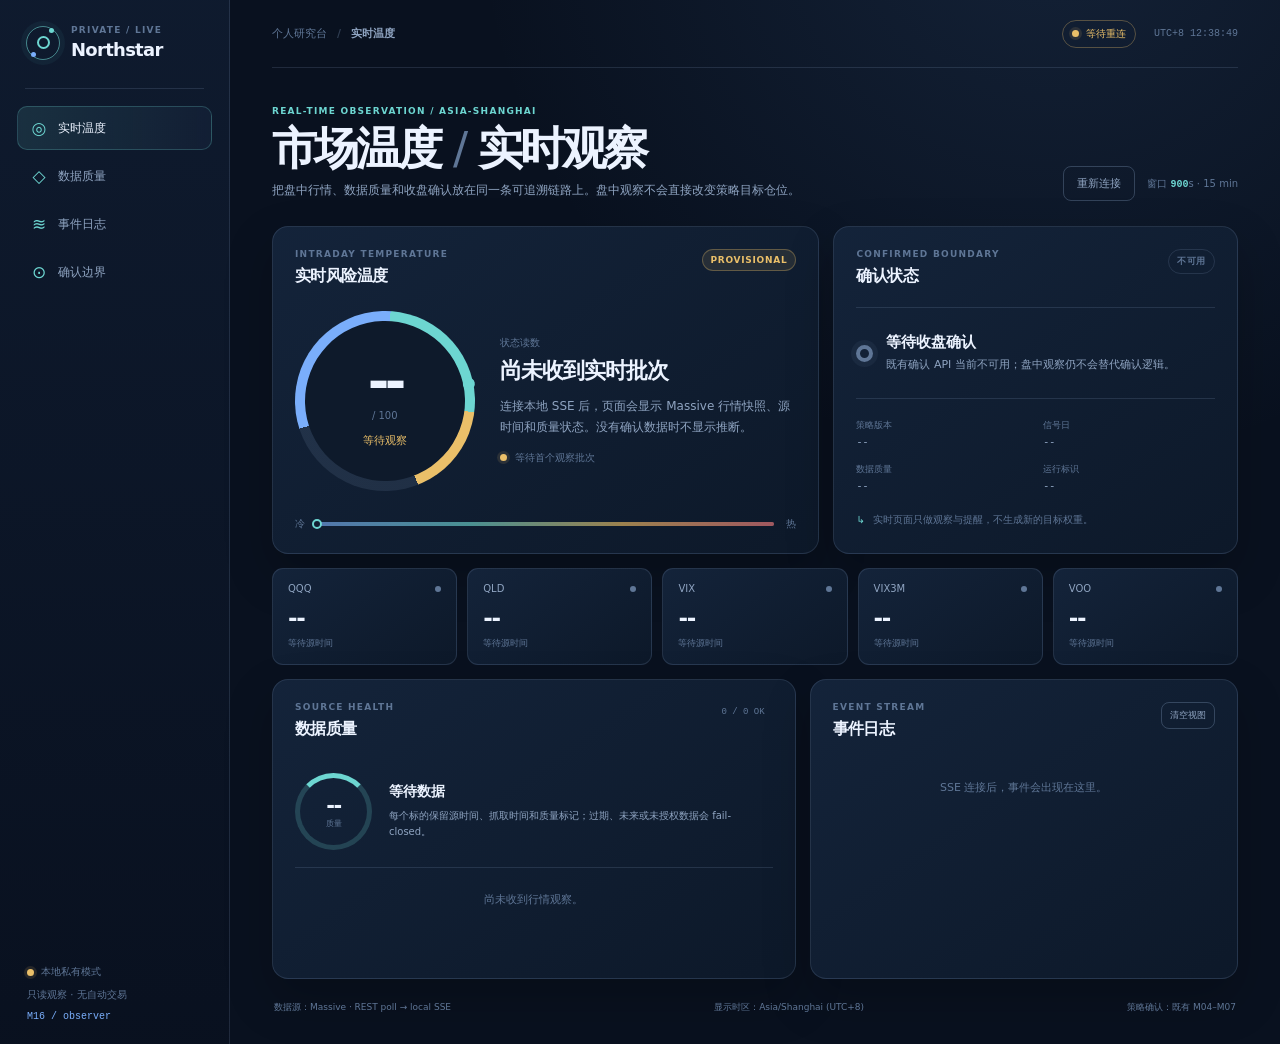
==== frontend/m16/index.html @ ad963e25 "feat(m16.3): add independent live thermometer page" ====
<!doctype html>
<html lang="zh-CN">
  <head>
    <meta charset="UTF-8" />
    <meta name="viewport" content="width=device-width, initial-scale=1" />
    <meta name="theme-color" content="#0b1324" />
    <title>Northstar Live · QQQ Thermometer</title>
    <link rel="stylesheet" href="./styles.css" />
  </head>
  <body>
    <div class="live-shell" id="liveShell">
      <aside class="live-rail" aria-label="实时温度计导航">
        <div class="brand">
          <div class="brand-orbit" aria-hidden="true"><span></span></div>
          <div><p class="overline">PRIVATE / LIVE</p><p class="brand-name">Northstar</p></div>
        </div>
        <div class="rail-rule"></div>
        <nav class="rail-nav">
          <a class="rail-link is-active" href="#overview"><span class="rail-glyph">◎</span><span>实时温度</span></a>
          <a class="rail-link" href="#quality"><span class="rail-glyph">◇</span><span>数据质量</span></a>
          <a class="rail-link" href="#events"><span class="rail-glyph">≋</span><span>事件日志</span></a>
          <a class="rail-link" href="#boundary"><span class="rail-glyph">⊙</span><span>确认边界</span></a>
        </nav>
        <div class="rail-footer">
          <div class="privacy-pill"><span class="live-dot" id="railStatusDot"></span><span>本地私有模式</span></div>
          <p>只读观察 · 无自动交易</p>
          <p class="rail-version">M16 / observer</p>
        </div>
      </aside>

      <main class="live-main">
        <header class="live-topbar">
          <div class="crumb"><span>个人研究台</span><b>/</b><strong>实时温度</strong></div>
          <div class="top-status">
            <span class="connection-chip is-pending" id="connectionChip"><span class="live-dot"></span><span id="connectionText">等待本地连接</span></span>
            <span class="clock" id="clockText">UTC+8 --:--:--</span>
          </div>
        </header>

        <section class="intro" id="overview">
          <div>
            <p class="overline accent">REAL-TIME OBSERVATION / ASIA-SHANGHAI</p>
            <h1>市场温度 <span class="title-slash">/</span> 实时观察</h1>
            <p class="intro-copy">把盘中行情、数据质量和收盘确认放在同一条可追溯链路上。盘中观察不会直接改变策略目标仓位。</p>
          </div>
          <div class="intro-actions">
            <button class="outline-button" type="button" id="reconnectButton">重新连接</button>
            <span class="refresh-note">窗口 <b id="refreshSeconds">900</b>s · 15 min</span>
          </div>
        </section>

        <section class="hero-grid">
          <article class="hero-card temperature-panel">
            <div class="panel-head"><div><p class="panel-kicker">INTRADAY TEMPERATURE</p><h2>实时风险温度</h2></div><span class="provisional-tag">PROVISIONAL</span></div>
            <div class="temperature-line">
              <div class="dial" id="temperatureDial" aria-label="实时温度等待数据">
                <div class="dial-inner"><strong id="temperatureValue">--</strong><small>/ 100</small><span id="temperatureLabel">等待观察</span></div>
              </div>
              <div class="temperature-copy">
                <p class="copy-label">状态读数</p>
                <h3 id="observationState">尚未收到实时批次</h3>
                <p id="observationDescription">连接本地 SSE 后，页面会显示 Massive 行情快照、源时间和质量状态。没有确认数据时不显示推断。</p>
                <div class="micro-meta"><span class="live-dot" id="heroStatusDot"></span><span id="lastBatchText">等待首个观察批次</span></div>
              </div>
            </div>
            <div class="temperature-scale"><span>冷</span><div><i></i><b id="scaleMarker"></b></div><span>热</span></div>
          </article>

          <article class="hero-card boundary-panel" id="boundary">
            <div class="panel-head"><div><p class="panel-kicker">CONFIRMED BOUNDARY</p><h2>确认状态</h2></div><span class="confirmed-tag" id="confirmedQuality">未连接</span></div>
            <div class="confirmed-state"><span class="state-orb" id="confirmedOrb"></span><div><strong id="confirmedState">等待收盘确认</strong><p id="confirmedReason">盘中事件不会替代 M04–M07 的收盘确认链路。</p></div></div>
            <dl class="facts-grid">
              <div><dt>策略版本</dt><dd id="strategyVersion">--</dd></div>
              <div><dt>信号日</dt><dd id="signalDate">--</dd></div>
              <div><dt>数据质量</dt><dd id="confirmedDataQuality">--</dd></div>
              <div><dt>运行标识</dt><dd id="runId">--</dd></div>
            </dl>
            <p class="boundary-note"><span>↳</span> 实时页面只做观察与提醒，不生成新的目标权重。</p>
          </article>
        </section>

        <section class="metric-strip" aria-label="实时核心标的">
          <article class="metric-tile" data-symbol-card="QQQ"><div class="tile-top"><span>QQQ</span><span class="quality-dot" data-quality-dot="QQQ"></span></div><strong data-last="QQQ">--</strong><small data-source="QQQ">等待源时间</small></article>
          <article class="metric-tile" data-symbol-card="QLD"><div class="tile-top"><span>QLD</span><span class="quality-dot" data-quality-dot="QLD"></span></div><strong data-last="QLD">--</strong><small data-source="QLD">等待源时间</small></article>
          <article class="metric-tile" data-symbol-card="I:VIX"><div class="tile-top"><span>VIX</span><span class="quality-dot" data-quality-dot="I:VIX"></span></div><strong data-last="I:VIX">--</strong><small data-source="I:VIX">等待源时间</small></article>
          <article class="metric-tile" data-symbol-card="I:VIX3M"><div class="tile-top"><span>VIX3M</span><span class="quality-dot" data-quality-dot="I:VIX3M"></span></div><strong data-last="I:VIX3M">--</strong><small data-source="I:VIX3M">等待源时间</small></article>
          <article class="metric-tile" data-symbol-card="VOO"><div class="tile-top"><span>VOO</span><span class="quality-dot" data-quality-dot="VOO"></span></div><strong data-last="VOO">--</strong><small data-source="VOO">等待源时间</small></article>
        </section>

        <section class="content-grid">
          <article class="data-panel" id="quality">
            <div class="panel-head"><div><p class="panel-kicker">SOURCE HEALTH</p><h2>数据质量</h2></div><span class="quiet-label" id="qualitySummary">0 / 0 OK</span></div>
            <div class="health-overview"><div class="health-ring" id="healthRing"><strong id="healthPercent">--</strong><small>质量</small></div><div><h3 id="healthTitle">等待数据</h3><p id="healthDescription">每个标的保留源时间、抓取时间和质量标记；过期、未来或未授权数据会 fail-closed。</p></div></div>
            <div class="quality-list" id="qualityList"><div class="empty-row">尚未收到行情观察。</div></div>
          </article>

          <article class="data-panel event-panel" id="events">
            <div class="panel-head"><div><p class="panel-kicker">EVENT STREAM</p><h2>事件日志</h2></div><button class="small-button" type="button" id="clearEvents">清空视图</button></div>
            <div class="event-list" id="eventList"><div class="empty-row">SSE 连接后，事件会出现在这里。</div></div>
          </article>
        </section>

        <footer class="live-footer"><span>数据源：Massive · REST poll → local SSE</span><span>显示时区：Asia/Shanghai (UTC+8)</span><span>策略确认：既有 M04–M07</span></footer>
      </main>
    </div>
    <div class="toast" id="toast" role="status" aria-live="polite" hidden></div>
    <script src="./app.js"></script>
  </body>
</html>
---- frontend/m16/styles.css ----
:root {
  --bg: #09111f;
  --rail: #0d1728;
  --surface: #111e31;
  --surface-hi: #16263d;
  --surface-low: #0e1a2b;
  --line: rgba(148, 176, 212, .16);
  --line-bright: rgba(148, 176, 212, .28);
  --text: #ecf3ff;
  --muted: #8fa4c1;
  --faint: #5f7696;
  --cyan: #6dd6d1;
  --blue: #7aaefb;
  --amber: #eabf69;
  --red: #f07f83;
  --green: #7fd6a3;
  --shadow: 0 20px 48px rgba(0, 0, 0, .22);
  --radius: 16px;
  font-family: Inter, ui-sans-serif, system-ui, -apple-system, "Segoe UI", "PingFang SC", "Microsoft YaHei", sans-serif;
}

* { box-sizing: border-box; }
html { scroll-behavior: smooth; }
body { margin: 0; background: radial-gradient(circle at 82% -10%, rgba(76, 122, 182, .16), transparent 37%), var(--bg); color: var(--text); font-size: 14px; }
button, a { font: inherit; }
button { cursor: pointer; }
a { color: inherit; text-decoration: none; }
.live-shell { display: grid; grid-template-columns: 230px minmax(0, 1fr); min-height: 100vh; }
.live-rail { display: flex; flex-direction: column; min-height: 100vh; padding: 25px 17px 20px; border-right: 1px solid var(--line); background: linear-gradient(180deg, rgba(15, 27, 46, .98), rgba(9, 17, 31, .98)); }
.brand { display: flex; gap: 11px; align-items: center; padding: 0 9px; }
.brand-orbit { position: relative; display: grid; place-items: center; width: 34px; height: 34px; border: 1px solid rgba(109, 214, 209, .58); border-radius: 50%; box-shadow: 0 0 0 5px rgba(109, 214, 209, .05); }
.brand-orbit::before, .brand-orbit::after { position: absolute; width: 5px; height: 5px; border-radius: 50%; background: var(--cyan); content: ""; }
.brand-orbit::before { top: 1px; right: 5px; }.brand-orbit::after { bottom: 2px; left: 4px; background: var(--blue); }
.brand-orbit span { width: 13px; height: 13px; border: 2px solid var(--cyan); border-radius: 50%; }
.overline, .panel-kicker { margin: 0; color: var(--faint); font-size: 9px; font-weight: 700; letter-spacing: .14em; }
.brand-name { margin: 4px 0 0; font-size: 18px; font-weight: 750; letter-spacing: -.04em; }
.rail-rule { height: 1px; margin: 28px 8px 17px; background: var(--line); }
.rail-nav { display: grid; gap: 4px; }
.rail-link { display: flex; gap: 10px; align-items: center; padding: 11px 12px; border: 1px solid transparent; border-radius: 10px; color: var(--muted); font-size: 12px; transition: .16s ease; }
.rail-link:hover { border-color: var(--line); background: rgba(122, 174, 251, .06); color: var(--text); }.rail-link.is-active { border-color: rgba(109, 214, 209, .24); background: linear-gradient(90deg, rgba(109, 214, 209, .12), rgba(122, 174, 251, .04)); color: var(--text); }
.rail-glyph { display: grid; place-items: center; width: 18px; color: var(--cyan); font-size: 17px; }.rail-footer { margin-top: auto; padding: 15px 10px 2px; color: var(--faint); font-size: 10px; }.rail-footer p { margin: 9px 0 0; }.rail-version { color: var(--blue) !important; font-family: ui-monospace, SFMono-Regular, Consolas, monospace; }
.privacy-pill, .connection-chip { display: inline-flex; gap: 7px; align-items: center; white-space: nowrap; }.live-dot { display: inline-block; width: 7px; height: 7px; border-radius: 50%; background: var(--faint); box-shadow: 0 0 0 3px rgba(95, 118, 150, .1); }.live-dot.is-live { background: var(--green); box-shadow: 0 0 0 3px rgba(127, 214, 163, .12); }.live-dot.is-warn { background: var(--amber); box-shadow: 0 0 0 3px rgba(234, 191, 105, .12); }.live-dot.is-error { background: var(--red); box-shadow: 0 0 0 3px rgba(240, 127, 131, .12); }
.live-main { min-width: 0; max-width: 1540px; padding: 0 42px 30px; }.live-topbar { display: flex; min-height: 68px; align-items: center; justify-content: space-between; border-bottom: 1px solid var(--line); }.crumb { display: flex; gap: 10px; align-items: center; color: var(--faint); font-size: 11px; }.crumb b { color: var(--line-bright); }.crumb strong { color: var(--muted); font-weight: 600; }.top-status { display: flex; gap: 18px; align-items: center; }.connection-chip { padding: 6px 9px; border: 1px solid var(--line); border-radius: 99px; color: var(--muted); font-size: 10px; }.connection-chip.is-live { border-color: rgba(127, 214, 163, .32); color: var(--green); }.connection-chip.is-warn { border-color: rgba(234, 191, 105, .32); color: var(--amber); }.connection-chip.is-error { border-color: rgba(240, 127, 131, .32); color: var(--red); }.clock { color: var(--faint); font-family: ui-monospace, SFMono-Regular, Consolas, monospace; font-size: 10px; }
.intro { display: flex; gap: 30px; align-items: end; justify-content: space-between; padding: 38px 0 25px; }.accent { color: var(--cyan); }.intro h1 { margin: 10px 0 9px; font-size: clamp(29px, 4vw, 45px); letter-spacing: -.065em; line-height: 1; }.title-slash { color: var(--faint); font-weight: 300; }.intro-copy { max-width: 620px; margin: 0; color: var(--muted); font-size: 12px; line-height: 1.75; }.intro-actions { display: flex; flex-wrap: wrap; gap: 12px; align-items: center; justify-content: flex-end; }.outline-button, .small-button { border: 1px solid var(--line-bright); border-radius: 8px; background: transparent; color: var(--muted); }.outline-button { padding: 9px 13px; font-size: 11px; }.outline-button:hover, .small-button:hover { border-color: var(--cyan); color: var(--text); }.refresh-note { color: var(--faint); font-size: 10px; }.refresh-note b { color: var(--cyan); font-family: ui-monospace, SFMono-Regular, Consolas, monospace; }
.hero-grid { display: grid; grid-template-columns: minmax(0, 1.15fr) minmax(330px, .85fr); gap: 14px; }.hero-card, .data-panel, .metric-tile { border: 1px solid var(--line); background: linear-gradient(145deg, rgba(20, 36, 59, .98), rgba(13, 25, 42, .98)); box-shadow: var(--shadow); }.hero-card, .data-panel { border-radius: var(--radius); }.hero-card { padding: 22px; }.panel-head { display: flex; gap: 15px; align-items: start; justify-content: space-between; }.panel-head h2 { margin: 7px 0 0; font-size: 16px; letter-spacing: -.035em; }.provisional-tag, .confirmed-tag, .quiet-label { display: inline-flex; align-items: center; padding: 5px 8px; border-radius: 99px; font-size: 9px; font-weight: 700; letter-spacing: .08em; white-space: nowrap; }.provisional-tag { border: 1px solid rgba(234, 191, 105, .3); background: rgba(234, 191, 105, .1); color: var(--amber); }.confirmed-tag { border: 1px solid var(--line); color: var(--faint); }.confirmed-tag.is-ok { border-color: rgba(127, 214, 163, .28); color: var(--green); }.quiet-label { color: var(--faint); font-family: ui-monospace, SFMono-Regular, Consolas, monospace; font-weight: 500; letter-spacing: 0; }
.temperature-line { display: flex; gap: 25px; align-items: center; min-height: 230px; padding: 16px 0 19px; }.dial { position: relative; display: grid; place-items: center; width: 180px; height: 180px; flex: 0 0 180px; border-radius: 50%; background: conic-gradient(from 220deg, var(--blue) 0 31%, var(--cyan) 31% 57%, var(--amber) 57% 74%, rgba(148, 176, 212, .12) 74% 100%); transform: rotate(32deg); }.dial::before { position: absolute; inset: 10px; border-radius: inherit; background: var(--surface-low); content: ""; }.dial::after { position: absolute; right: 22px; top: 25px; width: 8px; height: 8px; border: 2px solid var(--cyan); border-radius: 50%; content: ""; }.dial-inner { position: relative; z-index: 1; display: flex; flex-direction: column; align-items: center; transform: rotate(-32deg); }.dial-inner strong { font-size: 52px; letter-spacing: -.09em; line-height: 1; }.dial-inner small { margin-top: 3px; color: var(--faint); font-size: 10px; }.dial-inner span { margin-top: 12px; color: var(--amber); font-size: 11px; }.temperature-copy { min-width: 0; }.copy-label { margin: 0 0 6px; color: var(--faint); font-size: 10px; }.temperature-copy h3 { margin: 0 0 10px; font-size: 22px; letter-spacing: -.045em; }.temperature-copy p:not(.copy-label) { max-width: 430px; margin: 0 0 14px; color: var(--muted); font-size: 12px; line-height: 1.7; }.micro-meta { display: flex; gap: 8px; align-items: center; color: var(--faint); font-size: 10px; }.temperature-scale { display: grid; grid-template-columns: auto 1fr auto; gap: 12px; align-items: center; color: var(--faint); font-size: 10px; }.temperature-scale > div { position: relative; height: 4px; border-radius: 99px; background: linear-gradient(90deg, var(--blue), var(--cyan), var(--amber), var(--red)); }.temperature-scale i { position: absolute; inset: 0; border-radius: inherit; background: rgba(9, 17, 31, .35); }.temperature-scale b { position: absolute; left: 0; top: 50%; width: 10px; height: 10px; border: 2px solid var(--cyan); border-radius: 50%; background: var(--surface); transform: translate(-50%, -50%); }
.confirmed-state { display: flex; gap: 13px; align-items: center; min-height: 92px; margin-top: 20px; padding: 17px 0; border-top: 1px solid var(--line); border-bottom: 1px solid var(--line); }.state-orb { width: 17px; height: 17px; flex: 0 0 17px; border: 4px solid var(--faint); border-radius: 50%; box-shadow: 0 0 0 5px rgba(95, 118, 150, .1); }.state-orb.is-green { border-color: var(--green); box-shadow: 0 0 0 5px rgba(127, 214, 163, .1); }.state-orb.is-amber { border-color: var(--amber); box-shadow: 0 0 0 5px rgba(234, 191, 105, .1); }.state-orb.is-red { border-color: var(--red); box-shadow: 0 0 0 5px rgba(240, 127, 131, .1); }.confirmed-state strong { display: block; margin-bottom: 5px; font-size: 15px; }.confirmed-state p { margin: 0; color: var(--muted); font-size: 11px; line-height: 1.5; }.facts-grid { display: grid; grid-template-columns: repeat(2, 1fr); gap: 15px; margin: 20px 0 0; }.facts-grid div { min-width: 0; }.facts-grid dt { margin-bottom: 5px; color: var(--faint); font-size: 9px; }.facts-grid dd { overflow: hidden; margin: 0; color: var(--muted); font-family: ui-monospace, SFMono-Regular, Consolas, monospace; font-size: 10px; text-overflow: ellipsis; white-space: nowrap; }.boundary-note { margin: 21px 0 0; color: var(--faint); font-size: 10px; }.boundary-note span { margin-right: 5px; color: var(--cyan); }
.metric-strip { display: grid; grid-template-columns: repeat(5, minmax(0, 1fr)); gap: 10px; margin: 14px 0; }.metric-tile { min-width: 0; padding: 14px 15px; border-radius: 11px; box-shadow: none; }.tile-top { display: flex; gap: 7px; align-items: center; justify-content: space-between; color: var(--muted); font-size: 10px; }.quality-dot { width: 6px; height: 6px; border-radius: 50%; background: var(--faint); }.quality-dot.is-ok { background: var(--green); }.quality-dot.is-warn { background: var(--amber); }.quality-dot.is-error { background: var(--red); }.metric-tile strong { display: block; margin: 11px 0 6px; font-size: 23px; letter-spacing: -.055em; }.metric-tile small { display: block; overflow: hidden; color: var(--faint); font-size: 9px; text-overflow: ellipsis; white-space: nowrap; }
.content-grid { display: grid; grid-template-columns: minmax(0, 1.1fr) minmax(330px, .9fr); gap: 14px; }.data-panel { min-width: 0; padding: 22px; }.health-overview { display: flex; gap: 17px; align-items: center; min-height: 112px; margin-top: 16px; padding: 14px 0; border-bottom: 1px solid var(--line); }.health-ring { display: flex; flex-direction: column; align-items: center; justify-content: center; width: 77px; height: 77px; flex: 0 0 77px; border: 5px solid rgba(109, 214, 209, .2); border-top-color: var(--cyan); border-radius: 50%; }.health-ring strong { font-size: 21px; letter-spacing: -.07em; }.health-ring small { color: var(--faint); font-size: 8px; }.health-overview h3 { margin: 0 0 7px; font-size: 14px; }.health-overview p { margin: 0; color: var(--muted); font-size: 10px; line-height: 1.6; }.quality-list, .event-list { max-height: 310px; overflow: auto; }.quality-row { display: grid; grid-template-columns: 78px 1fr auto; gap: 10px; align-items: center; padding: 11px 0; border-bottom: 1px solid rgba(148, 176, 212, .1); }.quality-row strong { font-size: 11px; }.quality-row small { display: block; margin-top: 3px; color: var(--faint); font-size: 9px; }.quality-status { font-size: 9px; font-weight: 700; letter-spacing: .05em; }.quality-status.is-ok { color: var(--green); }.quality-status.is-warn { color: var(--amber); }.quality-status.is-error { color: var(--red); }.quality-time { color: var(--faint); font-family: ui-monospace, SFMono-Regular, Consolas, monospace; font-size: 9px; }.empty-row { padding: 24px 0; color: var(--faint); font-size: 11px; text-align: center; }.small-button { padding: 6px 8px; font-size: 9px; }.event-panel { min-height: 300px; }.event-list { margin-top: 16px; }.event-row { display: grid; grid-template-columns: 10px 1fr auto; gap: 10px; align-items: start; padding: 11px 0; border-bottom: 1px solid rgba(148, 176, 212, .1); }.event-mark { width: 7px; height: 7px; margin-top: 4px; border-radius: 50%; background: var(--cyan); box-shadow: 0 0 0 3px rgba(109, 214, 209, .1); }.event-mark.is-alert { background: var(--amber); box-shadow: 0 0 0 3px rgba(234, 191, 105, .1); }.event-row strong { display: block; margin-bottom: 4px; font-size: 10px; }.event-row p { margin: 0; color: var(--muted); font-size: 10px; line-height: 1.5; }.event-row time { color: var(--faint); font-family: ui-monospace, SFMono-Regular, Consolas, monospace; font-size: 9px; white-space: nowrap; }.live-footer { display: flex; flex-wrap: wrap; justify-content: space-between; gap: 10px; padding: 22px 2px 0; color: var(--faint); font-size: 9px; }
.toast { position: fixed; right: 24px; bottom: 24px; max-width: 360px; padding: 11px 13px; border: 1px solid rgba(109, 214, 209, .35); border-radius: 9px; background: #14283d; color: var(--text); box-shadow: var(--shadow); font-size: 11px; }.toast[hidden] { display: none; }
@media (max-width: 1120px) { .live-main { padding-right: 27px; padding-left: 27px; }.hero-grid, .content-grid { grid-template-columns: 1fr; }.metric-strip { grid-template-columns: repeat(3, 1fr); } }
@media (max-width: 720px) { .live-shell { display: block; }.live-rail { min-height: auto; padding: 16px; border-right: 0; border-bottom: 1px solid var(--line); }.brand { padding: 0; }.rail-rule { margin: 17px 0 10px; }.rail-nav { display: flex; gap: 4px; overflow-x: auto; }.rail-link { min-width: max-content; padding: 8px 10px; }.rail-footer { display: none; }.live-main { padding: 0 16px 24px; }.live-topbar { min-height: 55px; }.crumb span { display: none; }.top-status { gap: 8px; }.clock { display: none; }.intro { display: block; padding: 28px 0 21px; }.intro-actions { justify-content: flex-start; margin-top: 17px; }.temperature-line { gap: 17px; min-height: 205px; }.dial { width: 135px; height: 135px; flex-basis: 135px; }.dial::before { inset: 8px; }.dial-inner strong { font-size: 38px; }.temperature-copy h3 { font-size: 18px; }.metric-strip { grid-template-columns: repeat(2, 1fr); gap: 8px; }.metric-tile { padding: 12px; }.metric-tile strong { font-size: 20px; }.facts-grid { gap: 12px; }.data-panel, .hero-card { padding: 17px; }.live-footer { display: block; }.live-footer span { display: block; margin-top: 5px; } }
@media (max-width: 430px) { .temperature-line { align-items: start; }.dial { margin-top: 8px; }.temperature-copy p:not(.copy-label) { font-size: 11px; }.quality-row { grid-template-columns: 65px 1fr; }.quality-time { grid-column: 2; }.event-row { grid-template-columns: 10px 1fr; }.event-row time { grid-column: 2; }.metric-tile small { font-size: 8px; } }
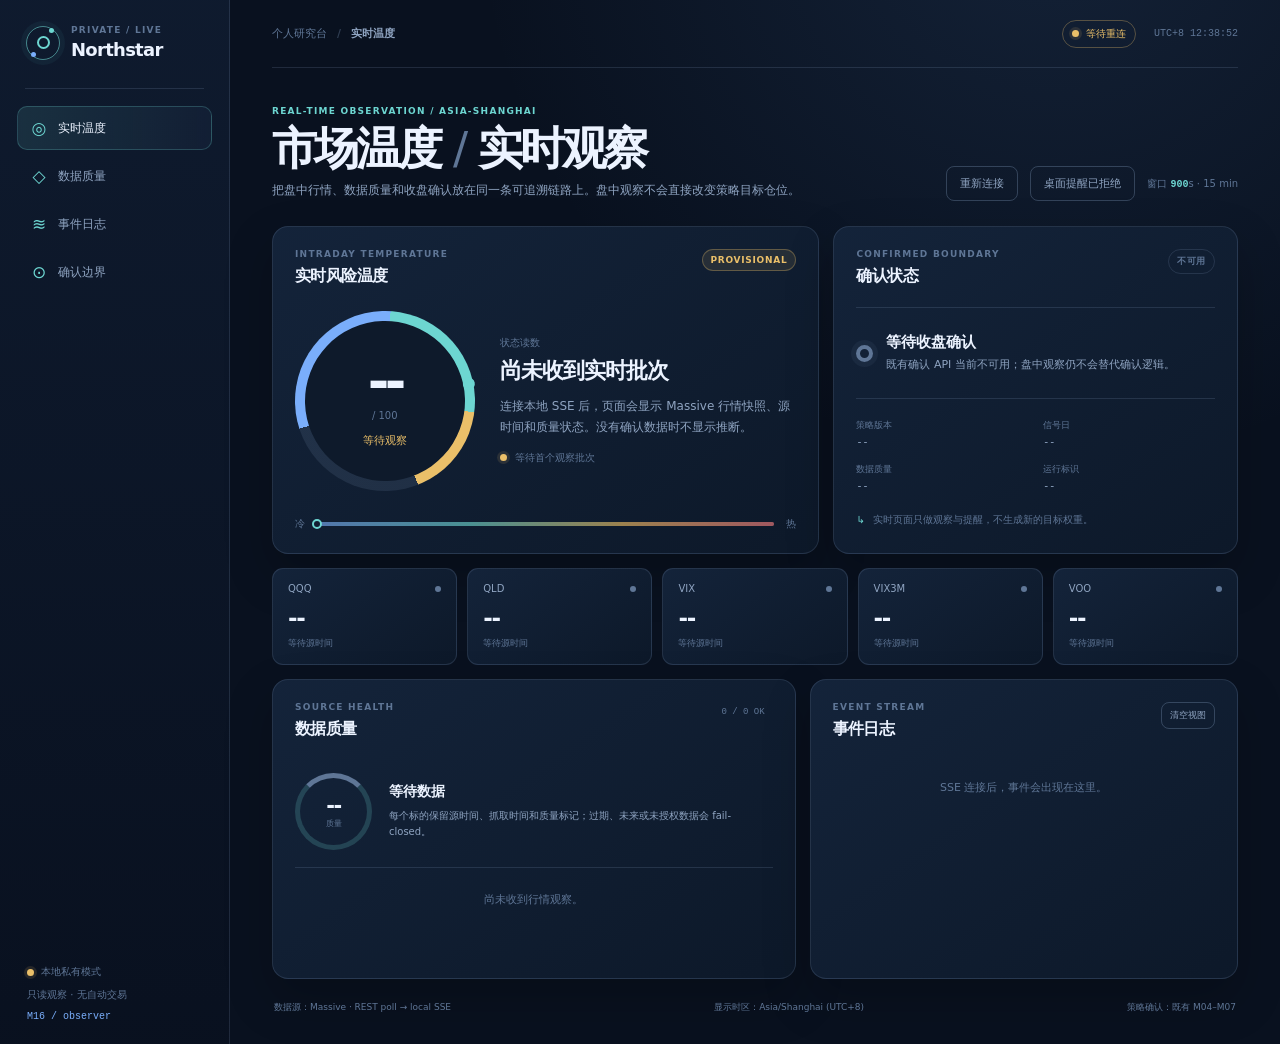
==== commit c05a6877: "feat(m16): close realtime quality and read-model boundaries" ====
--- a/frontend/m16/index.html
+++ b/frontend/m16/index.html
@@ -45,6 +45,7 @@
           </div>
           <div class="intro-actions">
             <button class="outline-button" type="button" id="reconnectButton">重新连接</button>
+            <button class="outline-button" type="button" id="notificationButton">启用桌面提醒</button>
             <span class="refresh-note">窗口 <b id="refreshSeconds">900</b>s · 15 min</span>
           </div>
         </section>
